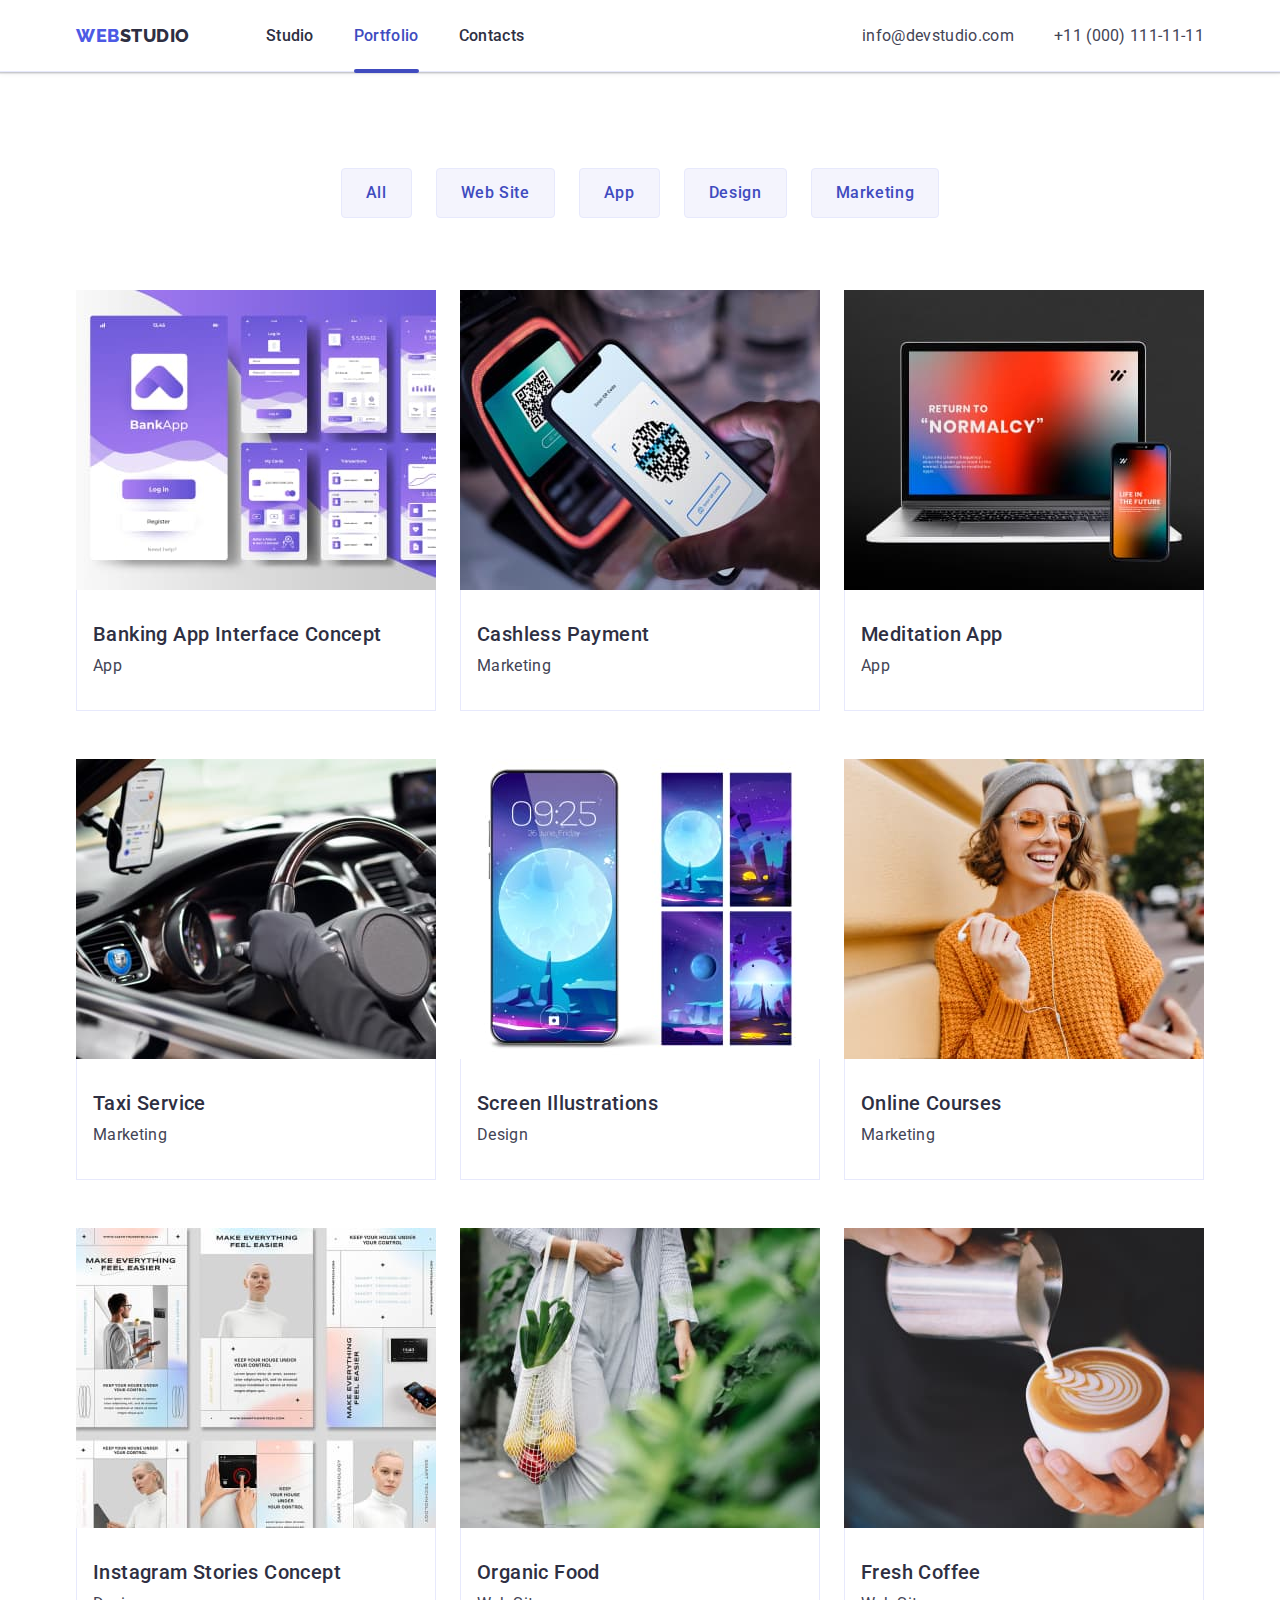
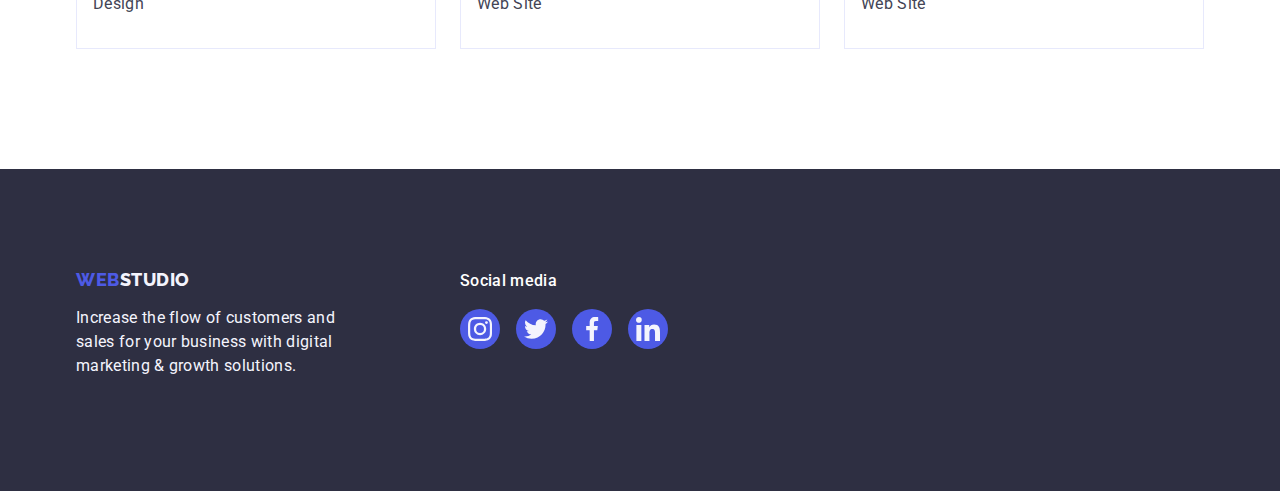
==== portfolio.html @ d255d967 "Initial commit" ====
<!DOCTYPE html>
<html lang="en">
  <head>
    <meta charset="UTF-8" />
    <meta http-equiv="X-UA-Compatible" content="IE=edge" />
    <meta name="viewport" content="width=device-width, initial-scale=1.0" />
    <link rel="preconnect" href="https://fonts.googleapis.com" />
    <link rel="preconnect" href="https://fonts.gstatic.com" crossorigin />
    <link
      href="https://fonts.googleapis.com/css2?family=Raleway:wght@800&family=Roboto:wght@400;500;700;900&display=swap"
      rel="stylesheet"
    />
    <link
      rel="stylesheet"
      href="https://github.com/sindresorhus/modern-normalize/blob/main/modern-normalize.min.css"
    />
    <link rel="stylesheet" href="css/styles.css" />

    <title>Portfolio</title>
  </head>
  <body>
    <header class="header-section">
      <div class="header-flex container">
        <nav class="navigation">
          <a href="./index.html" class="logo-nav link"
            >Web<span class="logo-web">Studio</span></a
          >
          <ul class="site-nav list">
            <li>
              <a href="./index.html" class="site-nav-item link">Studio</a>
            </li>
            <li>
              <a href="./portfolio.html" class="current-page site-nav-item link"
                >Portfolio</a
              >
            </li>
            <li><a href="" class="site-nav-item link">Contacts</a></li>
          </ul>
        </nav>
        <address class="contacts">
          <ul class="list">
            <li>
              <a href="mailto:info@devstudio.com" class="contacts-item link"
                >info@devstudio.com</a
              >
            </li>
            <li>
              <a href="tel:+110001111111" class="contacts-item link"
                >+11 (000) 111-11-11</a
              >
            </li>
          </ul>
        </address>
      </div>
    </header>
    <main>
      <section class="gallery">
        <div class="gallery-flex container">
          <!-- <section> -->
          <h1 class="visually-hidden">Image filter</h1>
          <ul class="image-filter-list list">
            <li><button type="button" class="button">All</button></li>
            <li><button type="button" class="button">Web Site</button></li>
            <li><button type="button" class="button">App</button></li>
            <li><button type="button" class="button">Design</button></li>
            <li><button type="button" class="button">Marketing</button></li>
          </ul>

          <ul class="gallery-list list">
            <li class="foto-flex">
              <a href="" class="app-link link">
               <div class="project-box">
                <img src="./images/portfolio-1.jpg" alt="photo" width="360" class="portfolio-img" />
                <p class="project-overlay">1 14 Stylish and User-Friendly App Design Concepts · Task Manager App · Calorie Tracker App · Exotic Fruit Ecommerce App · Cloud Storage App</p>
                </div>                
                <div class="gallery-describtion">
                  <h2 class="gallery-list-title">
                    Banking App Interface Concept
                  </h2>
                  <p class="gallery-list-item">App</p>
                </div>
              </a>
            </li>
            <li class="foto-flex">
              <a href="" class="app-link link">
               <div class="project-box">
                <img src="./images/portfolio-2.jpg" alt="photo" width="360" class="portfolio-img" />
                                <p class="project-overlay">2 14 Stylish and User-Friendly App Design Concepts · Task Manager App · Calorie Tracker App · Exotic Fruit Ecommerce App · Cloud Storage App</p>
               </div>
                <div class="gallery-describtion">
                  <h2 class="gallery-list-title">Cashless Payment</h2>
                  <p class="gallery-list-item">Marketing</p>
                </div>
              </a>
            </li>
            <li class="foto-flex">
              <a href="" class="app-link link">
               <div class="project-box">
                <img src="./images/portfolio-3.jpg" alt="photo" width="360" class="portfolio-img" />
                                <p class="project-overlay">3 14 Stylish and User-Friendly App Design Concepts · Task Manager App · Calorie Tracker App · Exotic Fruit Ecommerce App · Cloud Storage App</p>
               </div>
                <div class="gallery-describtion">
                  <h2 class="gallery-list-title">Meditation App</h2>
                  <p class="gallery-list-item">App</p>
                </div>
              </a>
            </li>
            <li class="foto-flex">
              <a href="" class="app-link link">
               <div class="project-box">
                <img src="./images/portfolio-4.jpg" alt="photo" width="360" />
                                <p class="project-overlay">14 Stylish and User-Friendly App Design Concepts · Task Manager App · Calorie Tracker App · Exotic Fruit Ecommerce App · Cloud Storage App</p>
               </div>
                <div class="gallery-describtion">
                  <h2 class="gallery-list-title">Taxi Service</h2>
                  <p class="gallery-list-item">Marketing</p>
                </div>
              </a>
            </li>
            <li class="foto-flex">
              <a href="" class="app-link link">
               <div class="project-box">
                <img src="./images/portfolio-5.jpg" alt="photo" width="360" />
                 <p class="project-overlay">14 Stylish and User-Friendly App Design Concepts · Task Manager App · Calorie Tracker App · Exotic Fruit Ecommerce App · Cloud Storage App</p>
               </div>
                <div class="gallery-describtion">
                  <h2 class="gallery-list-title">Screen Illustrations</h2>
                  <p class="gallery-list-item">Design</p>
                </div>
              </a>
            </li>
            <li class="foto-flex">
              <a href="" class="app-link link">
               <div class="project-box">
                <img src="./images/portfolio-6.jpg" alt="photo" width="360" />
                 <p class="project-overlay">14 Stylish and User-Friendly App Design Concepts · Task Manager App · Calorie Tracker App · Exotic Fruit Ecommerce App · Cloud Storage App</p>
               </div>
                <div class="gallery-describtion">
                  <h2 class="gallery-list-title">Online Courses</h2>
                  <p class="gallery-list-item">Marketing</p>
                </div>
              </a>
            </li>
            <li class="foto-flex">
              <a href="" class="app-link link">
               <div class="project-box">
                <img src="./images/portfolio-7.jpg" alt="photo" width="360" />
                 <p class="project-overlay">14 Stylish and User-Friendly App Design Concepts · Task Manager App · Calorie Tracker App · Exotic Fruit Ecommerce App · Cloud Storage App</p>
               </div>
                <div class="gallery-describtion">
                  <h2 class="gallery-list-title">Instagram Stories Concept</h2>
                  <p class="gallery-list-item">Design</p>
                </div>
              </a>
            </li>
            <li class="foto-flex">
              <a href="" class="app-link link">
               <div class="project-box">
                <img src="./images/portfolio-8.jpg" alt="photo" width="360" />
                 <p class="project-overlay">14 Stylish and User-Friendly App Design Concepts · Task Manager App · Calorie Tracker App · Exotic Fruit Ecommerce App · Cloud Storage App</p>
               </div>
                <div class="gallery-describtion">
                  <h2 class="gallery-list-title">Organic Food</h2>
                  <p class="gallery-list-item">Web Site</p>
                </div>
              </a>
            </li>
            <li class="foto-flex">
              <a href="" class="app-link link">
               <div class="project-box">
                <img src="./images/portfolio-9.jpg" alt="photo" width="360" />
                 <p class="project-overlay">14 Stylish and User-Friendly App Design Concepts · Task Manager App · Calorie Tracker App · Exotic Fruit Ecommerce App · Cloud Storage App</p>
               </div>
                <div class="gallery-describtion">
                  <h2 class="gallery-list-title">Fresh Coffee</h2>
                  <p class="gallery-list-item">Web Site</p>
                </div>
              </a>
            </li>
          </ul>
        </div>
      </section>
      <!-- </section> -->
    </main>
    <footer class="footer">
      <div class="footer-flex container">
        <div class="footer-container">
          <a href="./index.html" class="logo-footer link"
            >Web<span class="logo-footer-web">Studio</span></a
          >
          <p class="footer-text">
            Increase the flow of customers and sales for your business with
            digital marketing & growth solutions.
          </p>
        </div>
         <div class="social-media">
          <p class="social-media-p">Social media</p>

          <ul class="social-list-footer list">
            <li class="social-list-footer-item">
              <a href="" target="_blank" class="social-link-footer list"
                ><svg class="social-icon-footer" width="24" height="24">
                  <use href="./images/icons.svg#icon-instagram"></use></svg
              ></a>
            </li>
            <li class="social-list-footer-item">
              <a href="" target="_blank" class="social-link-footer list"
                ><svg class="social-icon-footer" width="24" height="24">
                  <use href="./images/icons.svg#icon-twitter"></use></svg
              ></a>
            </li>
            <li class="social-list-footer-item">
              <a href="" target="_blank" class="social-link-footer list"
                ><svg class="social-icon-footer" width="24" height="24">
                  <use href="./images/icons.svg#icon-facebook"></use></svg
              ></a>
            </li>
            <li class="social-list-footer-item">
              <a href="" target="_blank" class="social-link-footer list"
                ><svg class="social-icon-footer" width="24" height="24">
                  <use href="./images/icons.svg#icon-linkedin"></use></svg
              ></a>
            </li>
          </ul>
        </div>
      </div>
    </footer>
</html>
---- css/styles.css ----
:root {
  --heading-text-color: #2e2f42;
  --primary-text-color: #434455;
  --accent-color: #404bbf;
}
html {
  box-sizing: border-box;
}
*,
*::before,
*::after {
  box-sizing: inherit;
}
h1,
h2,
.link {
  text-decoration: none;
}
ul {
  padding-left: 0;
}

h1,
h2,
h3,
h4,
h5,
h6,
p,
ul {
  margin: 0;
}
img {
  display: block;
}

.link:hover,
.link:focus {
  color: var(--accent-color);
}
.list {
  list-style: none;
}
body {
  margin: 0;
  color: var(--primary-text-color);
  background-color: #fff;
  font-family: 'Roboto', sans-serif;
}

.container {
  width: 1158px;
  margin: 0 auto;
  padding: 0 15px;
}
.header-section {
  /* padding: 0 15px; */
  margin-bottom: auto;
  height: 72px;
  align-items: center;
  border-bottom: 1px solid #e7e9fc;
  box-shadow: 0px 2px 1px rgba(46, 47, 66, 0.08),
    0px 1px 1px rgba(46, 47, 66, 0.16), 0px 1px 6px rgba(46, 47, 66, 0.08);
}

.header-flex {
  display: flex;
  padding: 0 15px;
  margin: 0 auto;
  align-items: center;
}
/* Логотип */
.logo-nav.link {
  justify-self: center;
}
.logo-nav {
  margin-right: 76px;
  font-family: 'Raleway', sans-serif;
  font-weight: 800;
  font-size: 18px;
  line-height: 1.17;
  letter-spacing: 0.03em;
  text-transform: uppercase;
  color: #4d5ae5;
}
.logo-web {
  color: var(--heading-text-color);
  margin-bottom: 18px;
}
.logo-nav .link {
  justify-self: center;
}
.navigation {
  display: flex;
  align-items: center;
}
.site-nav {
  display: flex;
  gap: 40px;
}
.site-nav-item {
  display: block;
  font-style: normal;
  font-weight: 500;
  font-size: 16px;
  line-height: 1.5;
  letter-spacing: 0.02em;
  color: var(--heading-text-color);
  padding: 24px 0;
}
.current-page {
  position: relative;
  color: var(--accent-color);
  transition: color 250ms cubic-bezier(0.4, 0, 0.2, 1);
}
.current-page::after {
  content: '';
  position: absolute;
  bottom: -1px;
  background-color: var(--accent-color);
  height: 4px;
  border-radius: 2px;
  display: block;
  width: 100%;
}
.contacts {
  margin-left: auto;
}
.contacts .list {
  display: flex;
  min-width: 340px;
  gap: 40px;
  font-style: normal;
}
.contacts-item {
  font-style: normal;
  font-weight: 400;
  font-size: 16px;
  line-height: 24px;
  letter-spacing: 0.02em;
  color: var(--primary-text-color);
  transition: color 250ms cubic-bezier(0.4, 0, 0.2, 1);
}
/* Герой */
.hero {
  padding: 188px 0;
  background-image: linear-gradient(
      to bottom,
      rgba(46, 47, 66, 0.7),
      rgba(46, 47, 66, 0.7)
    ),
    url(../images/people-office.jpg);
  background-size: cover;
  background-repeat: no-repeat;
  background-position: center;
  max-width: 1440px;
  margin: 0 auto;
  background-color: var(--heading-text-color);
}
.hero-heading {
  margin-left: auto;
  margin-right: auto;
  max-width: 496px;
  font-style: normal;
  text-align: center;
  font-weight: 700;
  font-size: 56px;
  line-height: 1.07;
  letter-spacing: 0.02em;
  color: #ffffff;
  margin-bottom: 48px;
}
.order-button {
  box-shadow: 0px 4px 4px 0px rgba(0, 0, 0, 0.15);
  display: block;
  height: 56px;
  min-width: 169px;
  margin-left: auto;
  margin-right: auto;
  cursor: pointer;
  background-color: #4d5ae5;
  font-family: 'Roboto', sans-serif;
  font-style: normal;
  font-weight: 500;
  font-size: 16px;
  line-height: 1.5;
  letter-spacing: 0.04em;
  color: #ffffff;
  box-shadow: 0px 4px 4px rgba(0, 0, 0, 0.15);
  border-radius: 4px;
  transition: background-color 250ms cubic-bezier(0.4, 0, 0.2, 1);
  border: none;
}
.order-button:hover,
.order-button:focus {
  background-color: var(--accent-color);
}

.backdrop {
  position: fixed;
  top: 0;
  left: 0;
  height: 100%;
  width: 100%;
  background-color: rgba(46, 47, 66, 0.4);
  transition: opacity 250ms cubic-bezier(0.4, 0, 0.2, 1),
    visibility 250ms cubic-bezier(0.4, 0, 0.2, 1);
}
.modal {
  position: absolute;
  transform: translate(-50%, -50%) scale(1);
  top: 50%;
  left: 50%;
  width: 408px;
  min-height: 584px;
  background: #fcfcfc;
  box-shadow: 0px 1px 1px rgba(0, 0, 0, 0.14), 0px 1px 3px rgba(0, 0, 0, 0.12),
    0px 2px 1px rgba(0, 0, 0, 0.2);
  transition: transform 250ms cubic-bezier(0.4, 0, 0.2, 1);
  border-radius: 4px;
}
.is-hidden {
  visibility: hidden;
  opacity: 0;
  pointer-events: none;
}
.x-button {
  display: flex;
  align-items: center;
  justify-content: center;
  position: absolute;
  width: 24px;
  height: 24px;
  top: 24px;
  right: 24px;
  border-radius: 50%;
  background: #e7e9fc;
  border: 1px solid rgba(0, 0, 0, 0.1);
  cursor: pointer;
  padding: 0;
  transition: background-color 250ms cubic-bezier(0.4, 0, 0.2, 1),
    border 250ms cubic-bezier(0.4, 0, 0.2, 1);
}
.x-button:hover,
.x-button:focus {
  border: none;
  fill: #ffffff;
  background-color: var(--accent-color);
}
.x-svg {
  transition: fill 250ms cubic-bezier(0.4, 0, 0.2, 1);
}

/* ПРО */
.about {
  padding: 120px 0px;
}

.visually-hidden {
  position: absolute;
  width: 1px;
  height: 1px;
  margin: -1px;
  border: 0;
  padding: 0;
  white-space: nowrap;
  clip-path: inset(100%);
  clip: rect(0 0 0 0);
  overflow: hidden;
}
.about-list {
  padding-left: 0;
  padding-right: 0;
  display: flex;
  gap: 24px;
}
.about-item {
  width: calc((100% - 72px) / 4);
}
.about-icon-flex {
  display: flex;
  justify-content: center;
  align-items: center;
  width: 264px;
  height: 112px;
  border-radius: 4px;
  background: rgba(244, 244, 253, 1);
  margin-bottom: 8px;
}
.about-icon {
  fill: rgba(46, 47, 66, 1);
}
.about-list-title {
  font-style: normal;
  font-weight: 500;
  font-size: 20px;
  line-height: 1.2;
  letter-spacing: 0.02em;
  color: var(--heading-text-color);
  margin-bottom: 8px;
}
.about-list-item {
  font-style: normal;
  font-weight: 400;
  font-size: 16px;
  line-height: 1.5;
  letter-spacing: 0.02em;
  color: var(--primary-text-color);
}
/* шо ми робимо */
.doing {
  padding-bottom: 120px;
}
.doing > .container {
  flex-direction: column;
}
.doing-title {
  margin-bottom: 72px;
  font-style: normal;
  text-align: center;
  font-weight: 700;
  font-size: 36px;
  line-height: 1.11;
  letter-spacing: 0.02em;
  text-transform: capitalize;
  color: var(--heading-text-color);
}
.doing-list {
  display: flex;
  margin-top: 72px;
  padding-left: 0;
  padding-right: 0;
  display: flex;
  gap: 24px;
  justify-content: space-around;
}
.doing-list-item {
  flex-basis: calc((100% - 3 * 16px) / 3);
}

/* Команда */
.team {
  padding: 120px 0;
  background: #f4f4fd;
}

.team-title,
.customers-title {
  margin-bottom: 72px;
  font-style: normal;
  text-align: center;
  font-weight: 700;
  font-size: 36px;
  line-height: 1.11;
  letter-spacing: 0.02em;
  text-transform: capitalize;
  color: var(--heading-text-color);
}
.team-items {
  margin-top: 72px;
  display: flex;
  gap: 24px;
  padding-left: 0;
  padding-right: 0;
  justify-content: space-around;
}
.team-list-title {
  margin-bottom: 8px;
  text-align: center;
  font-style: normal;
  font-weight: 500;
  font-size: 20px;
  line-height: 1.2;
  letter-spacing: 0.02em;
  color: var(--heading-text-color);
}
.team-list {
  width: calc((100% - 72px) / 4);
  border-radius: 0px 0px 4px 4px;
  background-color: #fff;
  box-shadow: 0px 2px 1px 0px rgba(46, 47, 66, 0.08),
    0px 1px 1px 0px rgba(46, 47, 66, 0.16),
    0px 1px 6px 0px rgba(46, 47, 66, 0.08);
}
.team-discribtion {
  padding: 32px 0;
}
.team-list-item {
  text-align: center;
  font-style: normal;
  font-weight: 400;
  font-size: 16px;
  line-height: 1.5;
  letter-spacing: 0.02em;
  color: var(--primary-text-color);
  margin-bottom: 8px;
}
/* клієнти */
.customers {
  padding: 120px 0;
}
/* соцальні іконки */
.social-list {
  display: flex;
  gap: 24px;
  justify-content: center;
}
.social-list-item {
  width: 40px;
  height: 40px;
}
.social-link {
  width: 100%;
  height: 100%;
  background-color: #4d5ae5;
  border-radius: 50%;
  display: flex;
  align-items: center;
  justify-content: center;
  transition: background-color 250ms cubic-bezier(0.4, 0, 0.2, 1);
}
.social-icon {
  fill: #f4f4fd;
}

.social-link:hover,
.social-link:focus {
  background-color: var(--accent-color);
}

/* клієнти іконки */
.customers-list {
  display: flex;
  gap: 24px;
}

.customer-icon-item {
  height: 88px;
  width: calc((100% - 120px) / 6);
  color: currentColor;
}
.customer-icon {
  fill: currentColor;
}
.customer-icon-link {
  width: 100%;
  height: 100%;
  border: 1px solid #8e8f99;
  border-radius: 4px;
  display: flex;
  align-items: center;
  justify-content: center;
  fill: #8e8f99;
  transition: border-color 250ms cubic-bezier(0.4, 0, 0.2, 1),
    color 250ms cubic-bezier(0.4, 0, 0.2, 1);
  color: #8e8f99;
}

.customer-icon-link:hover,
.customer-icon-link:focus {
  border-color: var(--accent-color);
  fill: var(--accent-color);
  color: var(--accent-color);
}

/* Підвал */
.footer {
  padding: 100px 0;
  height: 322px;
  font-style: normal;
  font-weight: 400;
  font-size: 16px;
  line-height: 1.5;
  letter-spacing: 0.02em;
  color: #f4f4fd;
  background-color: var(--heading-text-color);
}
.footer-flex {
  display: flex;
  align-items: baseline;
}
.footer-container {
  margin-right: 120px;
}
.logo-footer {
  font-family: 'Raleway', sans-serif;
  font-style: normal;
  font-weight: 800;
  font-size: 18px;
  line-height: 1.17;
  letter-spacing: 0.03em;
  text-transform: uppercase;
  color: #4d5ae5;
  margin-bottom: 16px;
  display: inline-block;
}
.logo-footer-web {
  color: #f4f4fd;
}
.footer-text {
  max-width: 264px;
}

.social-list-footer {
  display: flex;
  gap: 16px;
}
.social-list-footer-item {
  width: 40px;
  height: 40px;
}
.social-link-footer {
  width: 100%;
  height: 100%;
  background-color: #4d5ae5;
  border-radius: 50%;
  display: flex;
  align-items: center;
  justify-content: center;
  transition: background-color 250ms cubic-bezier(0.4, 0, 0.2, 1);
}
.social-icon-footer {
  fill: #f4f4fd;
}
.social-link-footer:hover,
.social-link-footer:focus {
  background-color: rgba(49, 208, 170, 1);
}
.social-media-p {
  font-family: 'Roboto';
  font-style: normal;
  font-weight: 500;
  font-size: 16px;
  line-height: 1.5;
  letter-spacing: 0.02em;
  color: #ffffff;
  margin-bottom: 16px;
}
/* Portfolio */

.image-filter-list {
  margin-bottom: 72px;
  display: flex;
  gap: 24px;
  padding-left: 0;
  justify-content: center;
}
.button {
  border: 1px solid #e7e9fc;
  padding: 12px 24px;
  font-family: 'Roboto', sans-serif;
  font-style: normal;
  font-weight: 500;
  font-size: 16px;
  line-height: 1.5;
  letter-spacing: 0.04em;
  color: var(--accent-color);
  background-color: #f4f4fd;
  border-radius: 4px;
  transition: color 250ms cubic-bezier(0.4, 0, 0.2, 1),
    background-color 250ms cubic-bezier(0.4, 0, 0.2, 1),
    border-color 250ms cubic-bezier(0.4, 0, 0.2, 1),
    box-shadow 250ms cubic-bezier(0.4, 0, 0.2, 1);
}
.button:hover,
.button:focus {
  border: 1px solid transparent;
  background-color: var(--accent-color);
  color: #fff;
  cursor: pointer;
  box-shadow: 0px 2px 2px 0px rgba(0, 0, 0, 0.12),
    0px 2px 1px 0px rgba(0, 0, 0, 0.08), 0px 3px 1px 0px rgba(0, 0, 0, 0.1);
}
.gallery {
  padding: 96px 0 120px;
}

.gallery-list {
  display: flex;
  gap: 24px;
  flex-wrap: wrap;
  column-gap: 24px;
  row-gap: 48px;
}
.foto-flex {
  width: calc((100% - 48px) / 3);
}

.gallery-list-title {
  margin-bottom: 8px;
  font-style: normal;
  font-weight: 500;
  font-size: 20px;
  line-height: 1.2;
  letter-spacing: 0.02em;
  color: var(--heading-text-color);
}
.gallery-list-item {
  margin-top: 8px;
  font-style: normal;
  font-weight: 400;
  font-size: 16px;
  line-height: 1.5;
  letter-spacing: 0.02em;
  color: var(--primary-text-color);
}
.gallery-describtion {
  padding: 32px 16px;
  border: 1px solid rgba(231, 233, 252, 1);
  border-top: none;
}

.project-box {
  position: relative;
  overflow: hidden;
}
.app-link {
  display: block;
  transition: box-shadow 250ms cubic-bezier(0.4, 0, 0.2, 1);
}
.app-link:hover,
.app-link:focus {
  box-shadow: 0px 2px 1px 0px rgba(46, 47, 66, 0.08),
    0px 1px 1px 0px rgba(46, 47, 66, 0.16),
    0px 1px 6px 0px rgba(46, 47, 66, 0.08);
}
.foto-flex:hover,
.foto-flex:focus {
  background: linear-gradient(0deg, #f4f4fd, #f4f4fd),
    linear-gradient(0deg, #ffffff, #ffffff);
  transition: background-color 250ms cubic-bezier(0.4, 0, 0.2, 1);
  transition: box-shadow 250ms cubic-bezier(0.4, 0, 0.2, 1);
}

.app-link:hover .project-overlay,
.app-link:focus .project-overlay {
  transform: translateY(0%);
}

.project-overlay {
  position: absolute;
  height: 100%;
  width: 100%;
  top: 0;
  font-family: 'Roboto';
  font-style: normal;
  font-weight: 400;
  font-size: 16px;
  line-height: 1.5;
  letter-spacing: 0.02em;
  color: #f4f4fd;
  background-color: #4d5ae5;
  padding: 40px 32px;
  transform: translateY(100%);
  transition: transform 250ms cubic-bezier(0.4, 0, 0.2, 1);
}
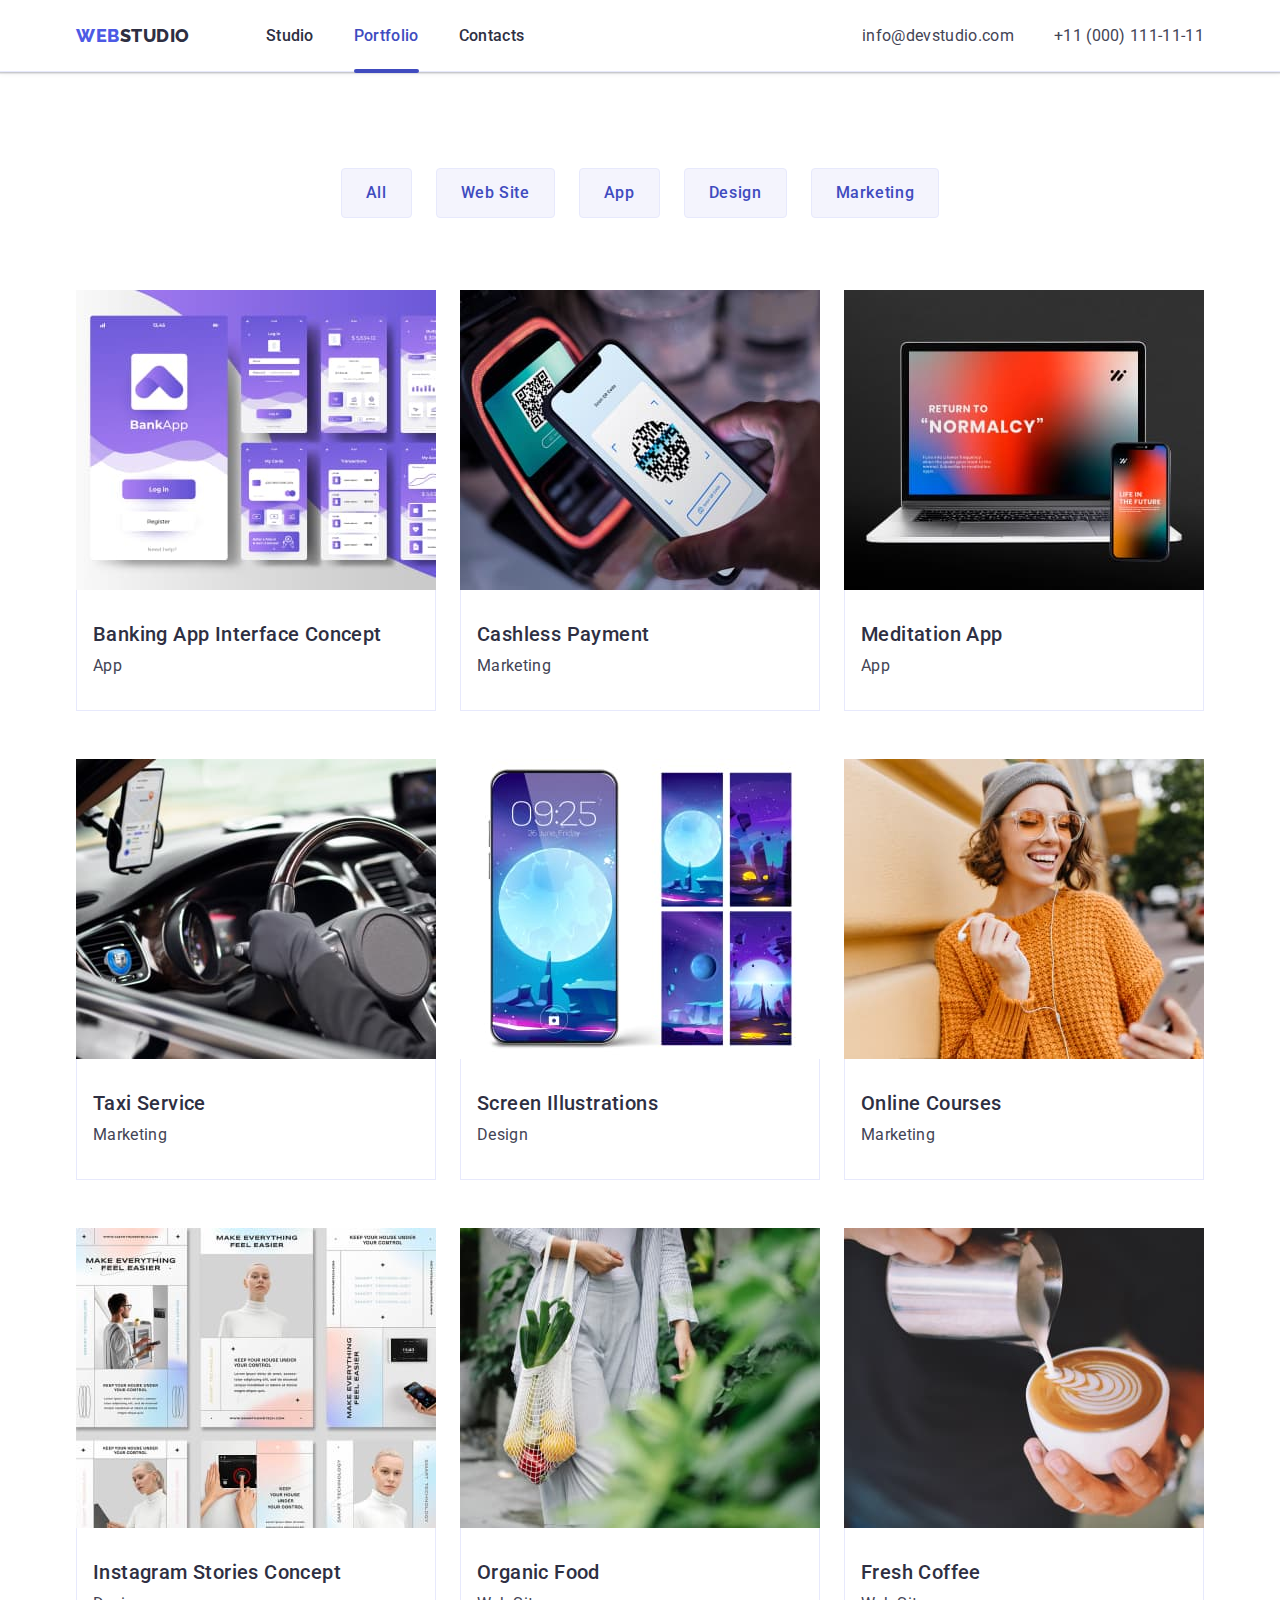
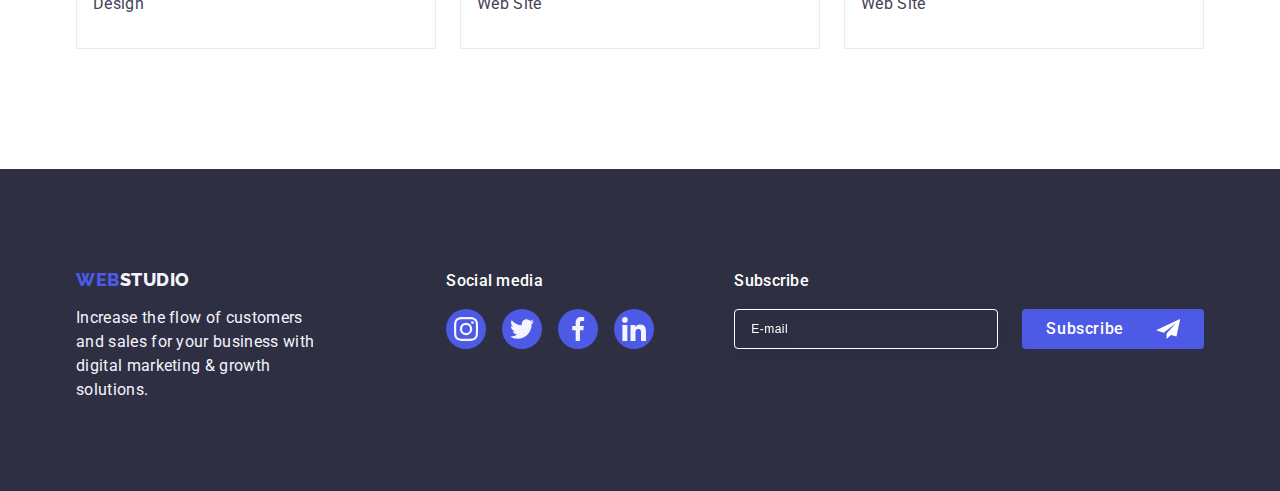
==== commit e9ae7088: "thirdfin" ====
--- a/portfolio.html
+++ b/portfolio.html
@@ -182,7 +182,7 @@
       </section>
       <!-- </section> -->
     </main>
-    <footer class="footer">
+     <footer class="footer">
       <div class="footer-flex container">
         <div class="footer-container">
           <a href="./index.html" class="logo-footer link"
@@ -193,7 +193,7 @@
             digital marketing & growth solutions.
           </p>
         </div>
-         <div class="social-media">
+        <div class="social-media">
           <p class="social-media-p">Social media</p>
 
           <ul class="social-list-footer list">
@@ -222,6 +222,26 @@
               ></a>
             </li>
           </ul>
+        </div>
+        <div class="subscribe">
+          <p class="label-text">Subscribe</p>
+          <form class="form">
+            <label class="form-label">
+              <input
+                class="form-input"
+                type="email"
+                name="mail"
+                placeholder="E-mail"
+              />
+            </label>
+
+            <button type="submit" class="subscribe-button">
+              Subscribe
+              <svg class="send-icon" width="24" height="24">
+                <use href="./images/icons.svg#icon-send"></use>
+              </svg>
+            </button>
+          </form>
         </div>
       </div>
     </footer>
--- a/css/styles.css
+++ b/css/styles.css
@@ -1,7 +1,7 @@
 :root {
   --heading-text-color: #2e2f42;
   --primary-text-color: #434455;
-  --accent-color: #404bbf;
+  --accent-color: rgb(64, 75, 191);
 }
 html {
   box-sizing: border-box;
@@ -207,6 +207,7 @@
     visibility 250ms cubic-bezier(0.4, 0, 0.2, 1);
 }
 .modal {
+  padding: 72px 24px 24px 24px;
   position: absolute;
   transform: translate(-50%, -50%) scale(1);
   top: 50%;
@@ -218,6 +219,55 @@
     0px 2px 1px rgba(0, 0, 0, 0.2);
   transition: transform 250ms cubic-bezier(0.4, 0, 0.2, 1);
   border-radius: 4px;
+}
+
+.checkbox-form {
+  font-family: 'Roboto';
+  font-style: normal;
+  font-weight: 400;
+  font-size: 12px;
+  line-height: 1.17px;
+  letter-spacing: 0.04em;
+  color: #8e8f99;
+}
+.privacy-link {
+  font-family: 'Roboto';
+  font-style: normal;
+  font-weight: 400;
+  font-size: 12px;
+  line-height: 1.17px;
+  letter-spacing: 0.04em;
+}
+.form-head {
+  font-family: 'Roboto';
+  font-weight: 500;
+  font-size: 16px;
+  line-height: 1.5;
+  letter-spacing: 0.02em;
+  color: #2e2f42;
+  text-align: center;
+  margin-bottom: 16px;
+}
+.modal-button {
+  margin-top: 24px;
+  min-width: 169px;
+  height: 56px;
+  padding: 16px 32px;
+  background-color: #4d5ae5;
+  font-family: 'Roboto', sans-serif;
+  font-style: normal;
+  font-weight: 500;
+  font-size: 16px;
+  line-height: 1.5;
+  letter-spacing: 0.04em;
+  color: #ffffff;
+  background: #4d5ae5;
+  box-shadow: 0px 4px 4px rgba(0, 0, 0, 0.15);
+  border-radius: 4px;
+  border: none;
+  align-self: center;
+  cursor: pointer;
+  transition: background-color 250ms cubic-bezier(0.4, 0, 0.2, 1);
 }
 .is-hidden {
   visibility: hidden;
@@ -250,6 +300,122 @@
 .x-svg {
   transition: fill 250ms cubic-bezier(0.4, 0, 0.2, 1);
 }
+.order-form {
+  display: flex;
+  flex-direction: column;
+}
+.label-form {
+  font-size: 12px;
+  line-height: 1.17;
+  letter-spacing: 0.04em;
+  color: #8e8f99;
+  display: block;
+  margin-bottom: 4px;
+}
+.form-input-item {
+  margin-bottom: 8px;
+}
+.input-input {
+  border: 1px solid rgba(46, 47, 66, 0.4);
+  border-radius: 4px;
+  height: 40px;
+  width: 100%;
+  background-color: transparent;
+  padding-left: 38px;
+  outline: transparent;
+  transition: border-color 250ms cubic-bezier(0.4, 0, 0.2, 1);
+}
+.form-checkbox-item {
+  margin-bottom: 24px;
+}
+.input-svg {
+  position: absolute;
+  left: 16px;
+  top: 50%;
+  transition: fill 250ms cubic-bezier(0.4, 0, 0.2, 1);
+  transform: translateY(-50%);
+  color: #8e8f99;
+}
+/*  */
+.input-input:hover + .input-svg,
+.input-input:focus + .input-svg {
+  fill: #4d5ae5;
+}
+.input-div-textarea {
+}
+.input-input:hover,
+.input-input:focus {
+  border-color: #4d5ae5;
+}
+.input-input:focus-within + .input-svg {
+  fill: #4d5ae5;
+}
+.input-input:focus-within {
+  border-color: #4d5ae5;
+}
+.input-div {
+  position: relative;
+}
+.accept {
+  font-size: 12px;
+  line-height: 1.17;
+  letter-spacing: 0.04em;
+  color: #8e8f99;
+}
+.coment-textarea {
+  border: 1px solid rgba(46, 47, 66, 0.4);
+  border-radius: 4px;
+  height: 120px;
+  resize: none;
+  width: 100%;
+  font-size: 12px;
+  line-height: 1.17;
+  letter-spacing: 0.04em;
+  background-color: transparent;
+  color: rgba(46, 47, 66, 0.4);
+  padding: 8px 16px;
+  outline: transparent;
+  resize: none;
+  transition: border-color 250ms cubic-bezier(0.4, 0, 0.2, 1);
+}
+.coment-textarea:hover,
+.coment-textarea:focus {
+  border-color: #4d5ae5;
+}
+.check-label {
+  font-size: 12px;
+  line-height: 1.17;
+  letter-spacing: 0.04em;
+  color: #8e8f99;
+}
+.modal-button {
+}
+.modal-button:hover,
+.modal-button:focus {
+  background: rgba(64, 75, 191, 1);
+}
+.check-svg-square {
+  display: inline-flex;
+  margin-right: 8px;
+  width: 16px;
+  height: 16px;
+  border: 1px solid rgba(46, 47, 66, 0.4);
+  border-radius: 2px;
+  fill: transparent;
+  align-items: center;
+  justify-content: center;
+  transition: background-color 250ms cubic-bezier(0.4, 0, 0.2, 1),
+    border 250ms cubic-bezier(0.4, 0, 0.2, 1),
+    fill 250ms cubic-bezier(0.4, 0, 0.2, 1);
+}
+.check-svg {
+  fill: white;
+}
+.privacy-checkbox:checked + .check-label > .check-svg-square {
+  background-color: #404bbf;
+  border: none;
+  fill: #ffffff;
+}
 
 /* ПРО */
 .about {
@@ -526,6 +692,9 @@
 .social-link-footer:focus {
   background-color: rgba(49, 208, 170, 1);
 }
+.social-media {
+  margin-right: 80px;
+}
 .social-media-p {
   font-family: 'Roboto';
   font-style: normal;
@@ -535,6 +704,87 @@
   letter-spacing: 0.02em;
   color: #ffffff;
   margin-bottom: 16px;
+}
+.label-text {
+  font-weight: 500;
+  font-size: 16px;
+  line-height: 1.5;
+  letter-spacing: 0.02em;
+  color: #ffffff;
+  margin-bottom: 16px;
+}
+
+.form {
+  display: flex;
+}
+.form-label {
+  gap: 24px;
+}
+.form-input {
+  font-weight: 400;
+  font-size: 12px;
+  line-height: 1.5;
+  letter-spacing: 0.04em;
+  border: 1px solid #ffffff;
+  border-radius: 4px;
+  filter: drop-shadow(0px 4px 4px rgba(0, 0, 0, 0.15));
+  /* box-shadow: 0px 4px 4px 0px #00000026; */
+  background-color: transparent;
+  width: 264px;
+  height: 40px;
+  padding-left: 16px;
+  color: #fff;
+}
+/* .form-input:hover::placeholder-shown {
+  font-family: 'Roboto';
+  font-style: normal;
+  font-weight: 400;
+  font-size: 16px;
+  line-height: 2;
+  letter-spacing: 0.04em;
+  color: rgba(77, 90, 229, 1);
+} */
+
+.form-input:hover,
+.form-input:focus {
+  border: 1px solid #4d5ae5;
+  fill: #4d5ae5;
+}
+.form-input::placeholder {
+  color: #fff;
+}
+.subscribe-button {
+  align-items: center;
+  justify-content: center;
+  display: flex;
+  font-family: 'Roboto', sans-serif;
+  font-style: normal;
+  font-weight: 500;
+  font-size: 16px;
+  line-height: 1.5;
+  letter-spacing: 0.04em;
+  height: 40px;
+  min-width: 165px;
+  background-color: rgba(77, 90, 229, 1);
+  /* align-self: self-end; */
+  color: #fff;
+  border-radius: 4px;
+  border: none;
+  fill: #fff;
+  padding: 0 24px;
+  gap: 16px;
+  cursor: pointer;
+}
+.subscribe-button:hover,
+.subscribe-button:focus {
+  background-color: rgba(64, 75, 191, 1);
+}
+.form {
+  display: flex;
+  gap: 24px;
+}
+.send-icon {
+  margin-left: 16px;
 }
 /* Portfolio */
 
